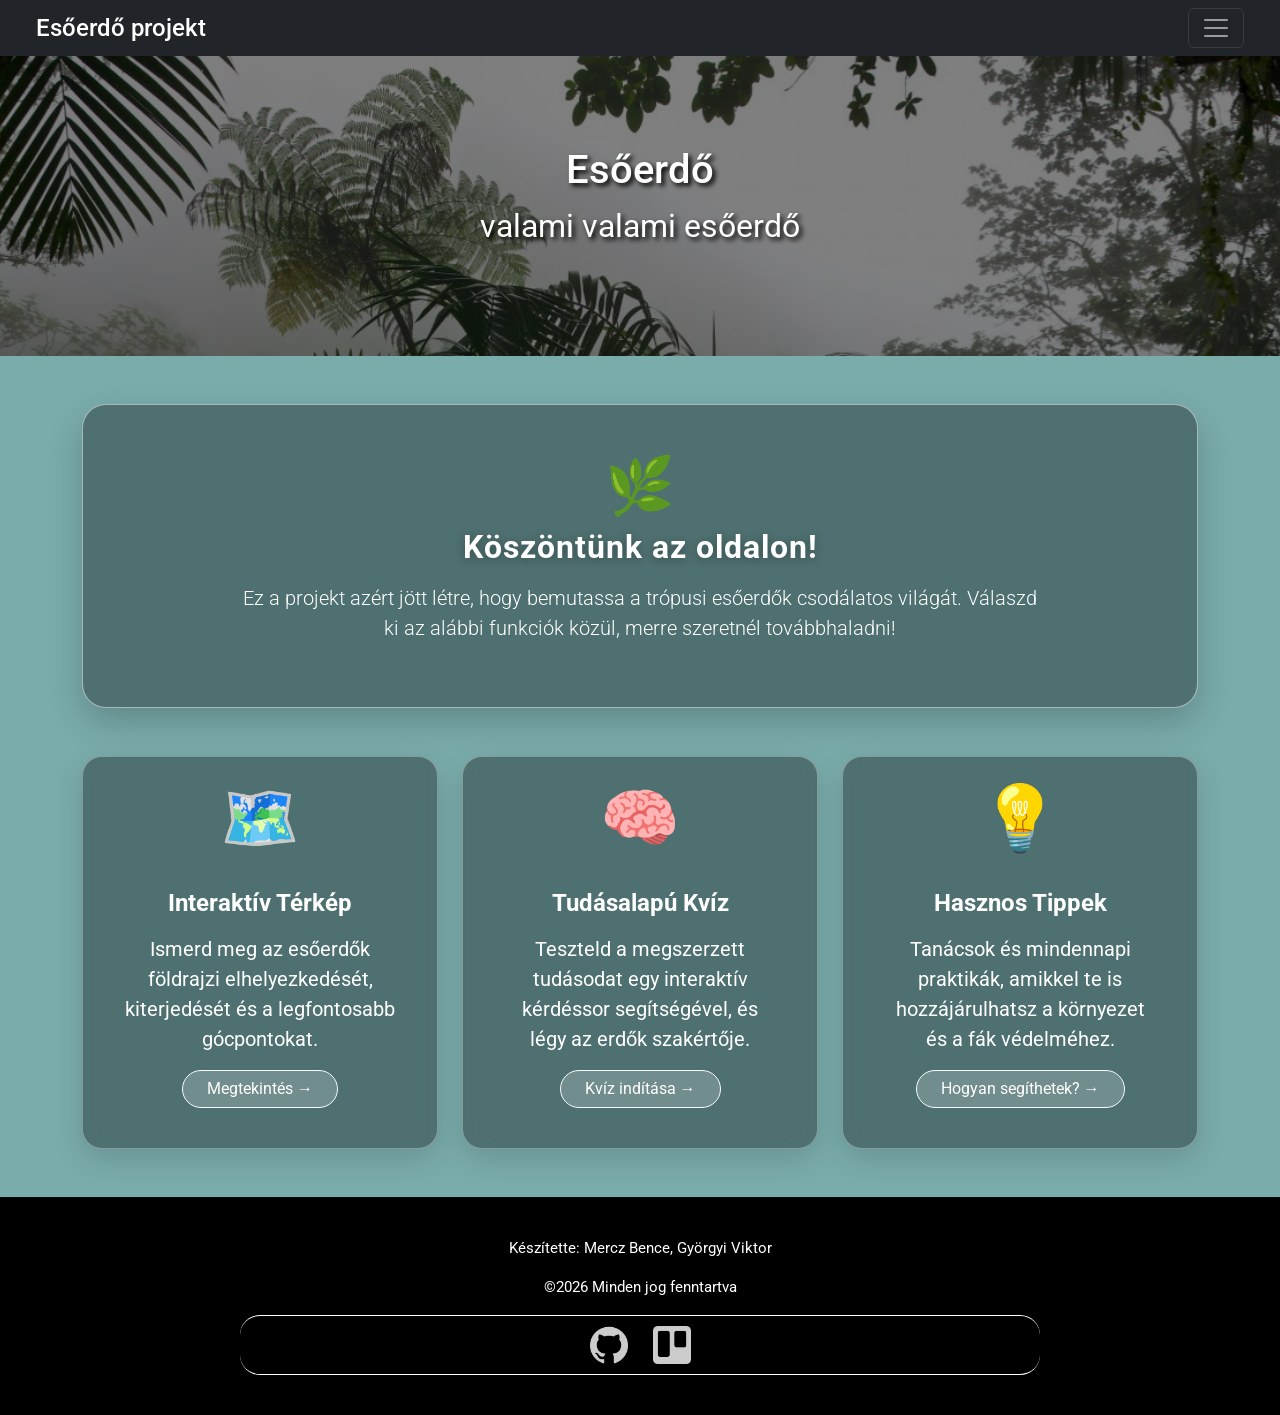
==== index.html @ 2dc5fade "Kártyák a főoldalon" ====
<!DOCTYPE html>
<html lang="hu">

<head>
    <meta charset="UTF-8">
    <meta name="viewport" content="width=device-width, initial-scale=1.0">
    <title>Esőerdő</title>
    <!-- Bootstrap 5.3.3 CSS -->
    <link href="https://cdn.jsdelivr.net/npm/bootstrap@5.3.3/dist/css/bootstrap.min.css" rel="stylesheet"
        integrity="sha384-QWTKZyjpPEjISv5WaRU9OFeRpok6YctnYmDr5pNlyT2bRjXh0JMhjY6hW+ALEwIH" crossorigin="anonymous">
    <link rel="stylesheet" href="css/style.css">
</head>

<body>
    <header>
        <nav class="navbar bg-dark navbar-dark px-4" data-bs-theme="dark">
            <div class="container-fluid">
                <span class="navbar-brand mb-0 h1 navbarFontSize">Esőerdő projekt</span>
                
                <!-- Navbar Toggler for Bootstrap 5 Offcanvas -->
                <button class="navbar-toggler" type="button" data-bs-toggle="offcanvas"
                    data-bs-target="#navbarOffcanvas" aria-controls="navbarOffcanvas" aria-expanded="false"
                    aria-label="Toggle navigation">
                    <span class="navbar-toggler-icon"></span>
                </button>

                <!-- Bootstrap 5 Offcanvas Drawer -->
                <div class="offcanvas offcanvas-end text-bg-dark" tabindex="-1" id="navbarOffcanvas"
                    aria-labelledby="navbarOffcanvasLabel">
                    <div class="offcanvas-header">
                        <h5 class="offcanvas-title" id="navbarOffcanvasLabel">Menü</h5>
                        <button type="button" class="btn-close btn-close-white" data-bs-dismiss="offcanvas" aria-label="Close"></button>
                    </div>
                    <div class="offcanvas-body">
                        <ul class="navbar-nav">
                            <li class="nav-item">
                                <a class="nav-link nav-flex d-flex active justify-content-between align-items-center text-white"
                                    href="index.html">
                                    <span>Főoldal</span>
                                    <img width="30" height="30" src="img/map.png" alt="Főoldal">
                                </a>
                            </li>
                            <li class="nav-item">
                                <a class="nav-link nav-flex d-flex justify-content-between align-items-center text-white"
                                    href="pages/elovilag.html">
                                    <span>Élővilág</span>
                                    <img width="30" height="30" src="img/panda.png" alt="Élővilág">
                                </a>
                            </li>
                            <li class="nav-item">
                                <a class="nav-link nav-flex d-flex justify-content-between align-items-center text-white"
                                    href="pages/kviz.html">
                                    <span>Kvíz</span>
                                    <img width="30" height="30" src="img/brain.png" alt="Kvíz">
                                </a>
                            </li>
                            <li class="nav-item">
                                <a class="nav-link nav-flex d-flex justify-content-between align-items-center text-white"
                                    href="pages/tippek.html">
                                    <span>Tippek</span>
                                    <img width="30" height="30" src="img/tips.png" alt="Tippek">
                                </a>
                            </li>
                            <li class="nav-item">
                                <a class="nav-link nav-flex d-flex justify-content-between align-items-center text-white"
                                    href="pages/terkep.html">
                                    <span>Térkép</span>
                                    <img width="30" height="30" src="img/map.png" alt="Térkép">
                                </a>
                            </li>
                        </ul>
                    </div>
                </div>
            </div>
        </nav>
        <div class="hero">
            <div class="layer p-3">
                <h1>Esőerdő</h1>
                <p>valami valami esőerdő</p>
            </div>
        </div>
    </header>

    <main class="container my-5">

        <section class="introduction welcome-box p-5 mb-5 text-center text-white">
            <div class="welcome-icon display-4 mb-2">🌿</div>
            <h2 class="mb-3 fw-bold tracking-wide">Köszöntünk az oldalon!</h2>
            <p class="lead mx-auto" style="max-width: 800px;">
                Ez a projekt azért jött létre, hogy bemutassa a trópusi esőerdők csodálatos világát.
                Válaszd ki az alábbi funkciók közül, merre szeretnél továbbhaladni!
            </p>
        </section>

        <section class="features-section">
            <div class="row row-cols-1 row-cols-md-2 row-cols-lg-3 g-4">

                <div class="col">
                    <a href="pages/terkep.html" class="text-decoration-none h-100 d-block">
                        <div class="card h-100 feature-card text-center text-white p-4">
                            <div class="card-icon display-3 mb-3">🗺️</div>
                            <div class="card-body d-flex flex-column">
                                <h3 class="card-title h4 fw-bold mb-3">Interaktív Térkép</h3>
                                <p class="card-text flex-grow-1">Ismerd meg az esőerdők földrajzi elhelyezkedését,
                                    kiterjedését és a legfontosabb gócpontokat.</p>
                                <div class="mt-auto">
                                    <span class="btn btn-outline-light rounded-pill px-4">Megtekintés &rarr;</span>
                                </div>
                            </div>
                        </div>
                    </a>
                </div>

                <div class="col">
                    <a href="pages/kviz.html" class="text-decoration-none h-100 d-block">
                        <div class="card h-100 feature-card text-center text-white p-4">
                            <div class="card-icon display-3 mb-3">🧠</div>
                            <div class="card-body d-flex flex-column">
                                <h3 class="card-title h4 fw-bold mb-3">Tudásalapú Kvíz</h3>
                                <p class="card-text flex-grow-1">Teszteld a megszerzett tudásodat egy interaktív
                                    kérdéssor segítségével, és légy az erdők szakértője.</p>
                                <div class="mt-auto">
                                    <span class="btn btn-outline-light rounded-pill px-4">Kvíz indítása &rarr;</span>
                                </div>
                            </div>
                        </div>
                    </a>
                </div>

                <div class="col">
                    <a href="pages/tippek.html" class="text-decoration-none h-100 d-block">
                        <div class="card h-100 feature-card text-center text-white p-4">
                            <div class="card-icon display-3 mb-3">💡</div>
                            <div class="card-body d-flex flex-column">
                                <h3 class="card-title h4 fw-bold mb-3">Hasznos Tippek</h3>
                                <p class="card-text flex-grow-1">Tanácsok és mindennapi praktikák, amikkel te is
                                    hozzájárulhatsz a környezet és a fák védelméhez.</p>
                                <div class="mt-auto">
                                    <span class="btn btn-outline-light rounded-pill px-4">Hogyan segíthetek? &rarr;</span>
                                </div>
                            </div>
                        </div>
                    </a>
                </div>

            </div>
        </section>

    </main>

    <footer class="footer">
        <div class="footer-content">
            <p>Készítette: Mercz Bence, Györgyi Viktor</p>
            <p>&copy;2026 Minden jog fenntartva</p>
            <div class="footer-links">
                <a href="https://github.com/GyorgyiViktor/Esoerdo-Projekt" target="_blank">
                    <img width="38" src="img/github icon.png" alt="Github link" class="footer-icons">
                </a>
                <a href="https://trello.com/b/OXYyqz7w/esoerdo-projekt" target="_blank">
                    <img width="38" src="img/trello icon.png" alt="Trello link" class="footer-icons">
                </a>
            </div>
        </div>
    </footer>

    <!-- Bootstrap 5.3.3 JS Bundle -->
    <script src="https://cdn.jsdelivr.net/npm/bootstrap@5.3.3/dist/js/bootstrap.bundle.min.js"
        integrity="sha384-YvpcrYf0tY3lHB60NNkmXc5s9fDVZLESaAA55NDzOxhy9GkcIdslK1eN7N6jIeHz"
        crossorigin="anonymous"></script>
</body>

</html>
---- css/style.css ----
@import url('https://fonts.googleapis.com/css2?family=Roboto:ital,wght@0,100..900;1,100..900&display=swap');

html, body {
  width: 100%;
  max-width: 100%;
  overflow-x: hidden;
  scrollbar-gutter: auto !important;
}

body {
  font-family: "Roboto", sans-serif;
  font-size: 20px;
  line-height: 1.5;
  font-weight: 400;
  background-color: rgb(122, 172, 172);
}

.navbarFontSize {
  font-size: larger;
}

nav {
  background-color: black;
}

.hero {
  background-image: url(../img/rainforestHero.jpg);
  background-position: center center;
  background-size: cover;
  background-attachment: fixed;
  background-repeat: no-repeat;
  width: 100%;
  height: 300px;
  overflow: hidden;
}

.nav-flex {
  display: flex;             
  justify-content: space-between;
  align-items: center;       
  padding: 10px 15px;        
  width: 100%;               
  box-sizing: border-box;    
}

.navbar-nav .nav-item {
  border: 3px #ffffff solid;
  border-radius: 15px;
  margin-bottom: 8px;
  display: flex;
}

.layer {
  background-color: rgba(0, 0, 0, 0.5);
  text-shadow: 3px 3px 5px rgba(0, 0, 0, 1);
  color: #ffffff;
  width: 100%;
  height: 100%;
  display: flex;
  flex-direction: column;
  justify-content: center;
  align-items: center;
  font-size: xx-large;
  text-align: center;
}

.footer {
  background-color: rgb(0, 0, 0);
  color: #ffffff;
  padding: 40px 20px;
  text-align: center;
  margin-top: auto;
}

.footer-content {
  max-width: 800px;
  margin: 0 auto;
}

.footer p {
  font-size: 0.95rem;
}

.footer-links {
  margin-top: 15px;
  padding-top: 10px;
  padding-bottom: 10px;
  border-radius: 20px;
  border-top: #ffffff 1px solid;
  border-bottom: #ffffff 1px solid;
}

.footer-links a {
  display: inline-block;
  text-decoration: none;
  margin: 0 10px;
  opacity: 0.8;
  transition: transform 0.2s ease-in-out, opacity 0.2s ease-in-out;
}

.footer-links a:hover {
  opacity: 1;
  transform: scale(1.1);
}

.footer-links a:active {
  transform: scale(0.95);
}

.footer-links a img {
  pointer-events: none;
}

main {
  color: #ffffff;
}

.introduction {
  background-color: rgba(0, 0, 0, 0.4);
  border-radius: 15px;
  padding: 10px;
}

.features-section .col a {
  width: 100%;
}

.feature-card {
  background: rgba(0, 0, 0, 0.35) !important;
  backdrop-filter: blur(12px);
  -webkit-backdrop-filter: blur(12px);
  border: 1px solid rgba(255, 255, 255, 0.3) !important;
  border-radius: 20px !important;
  transition: transform 0.3s cubic-bezier(0.25, 1, 0.5, 1), box-shadow 0.3s ease, background-color 0.3s ease !important;
  box-shadow: 0 10px 30px rgba(0, 0, 0, 0.15);
}

.card-icon {
  transition: transform 0.3s ease;
}

.col:hover .feature-card {
  transform: translateY(-8px);
  background-color: rgba(12, 12, 12, 0.75) !important;
  box-shadow: 0 20px 40px rgba(0, 0, 0, 0.35);
  border-color: rgba(255, 255, 255, 0.5) !important;
  color: rgb(255, 255, 255);
}

.col:hover .card-icon {
  transform: scale(1.3) rotate(5deg);
}

.btn-outline-light {
  background-color: rgba(255, 255, 255, 0.2);
  color: #ffffff;
}

.col:hover .btn-outline-light {
  background-color: #2aff71 !important;
  color: #000 !important;
  box-shadow: 0 5px 15px rgba(255, 255, 255, 0.3);
}

.welcome-box {
  background: rgba(0, 0, 0, 0.35) !important;
  border: 1px solid rgba(255, 255, 255, 0.5) !important;
  border-radius: 24px !important;
  box-shadow: 0 15px 35px rgba(0, 0, 0, 0.2);
  position: relative;
  overflow: hidden;
}

.welcome-box h2 {
  letter-spacing: 1px;
  text-shadow: 0 2px 10px rgba(0, 0, 0, 0.3);
}

.welcome-icon {
  animation: float 4s ease-in-out infinite;
}

@keyframes float {
  0% { transform: translateY(0px); }
  50% { transform: translateY(-6px); }
  100% { transform: translateY(0px); }
}
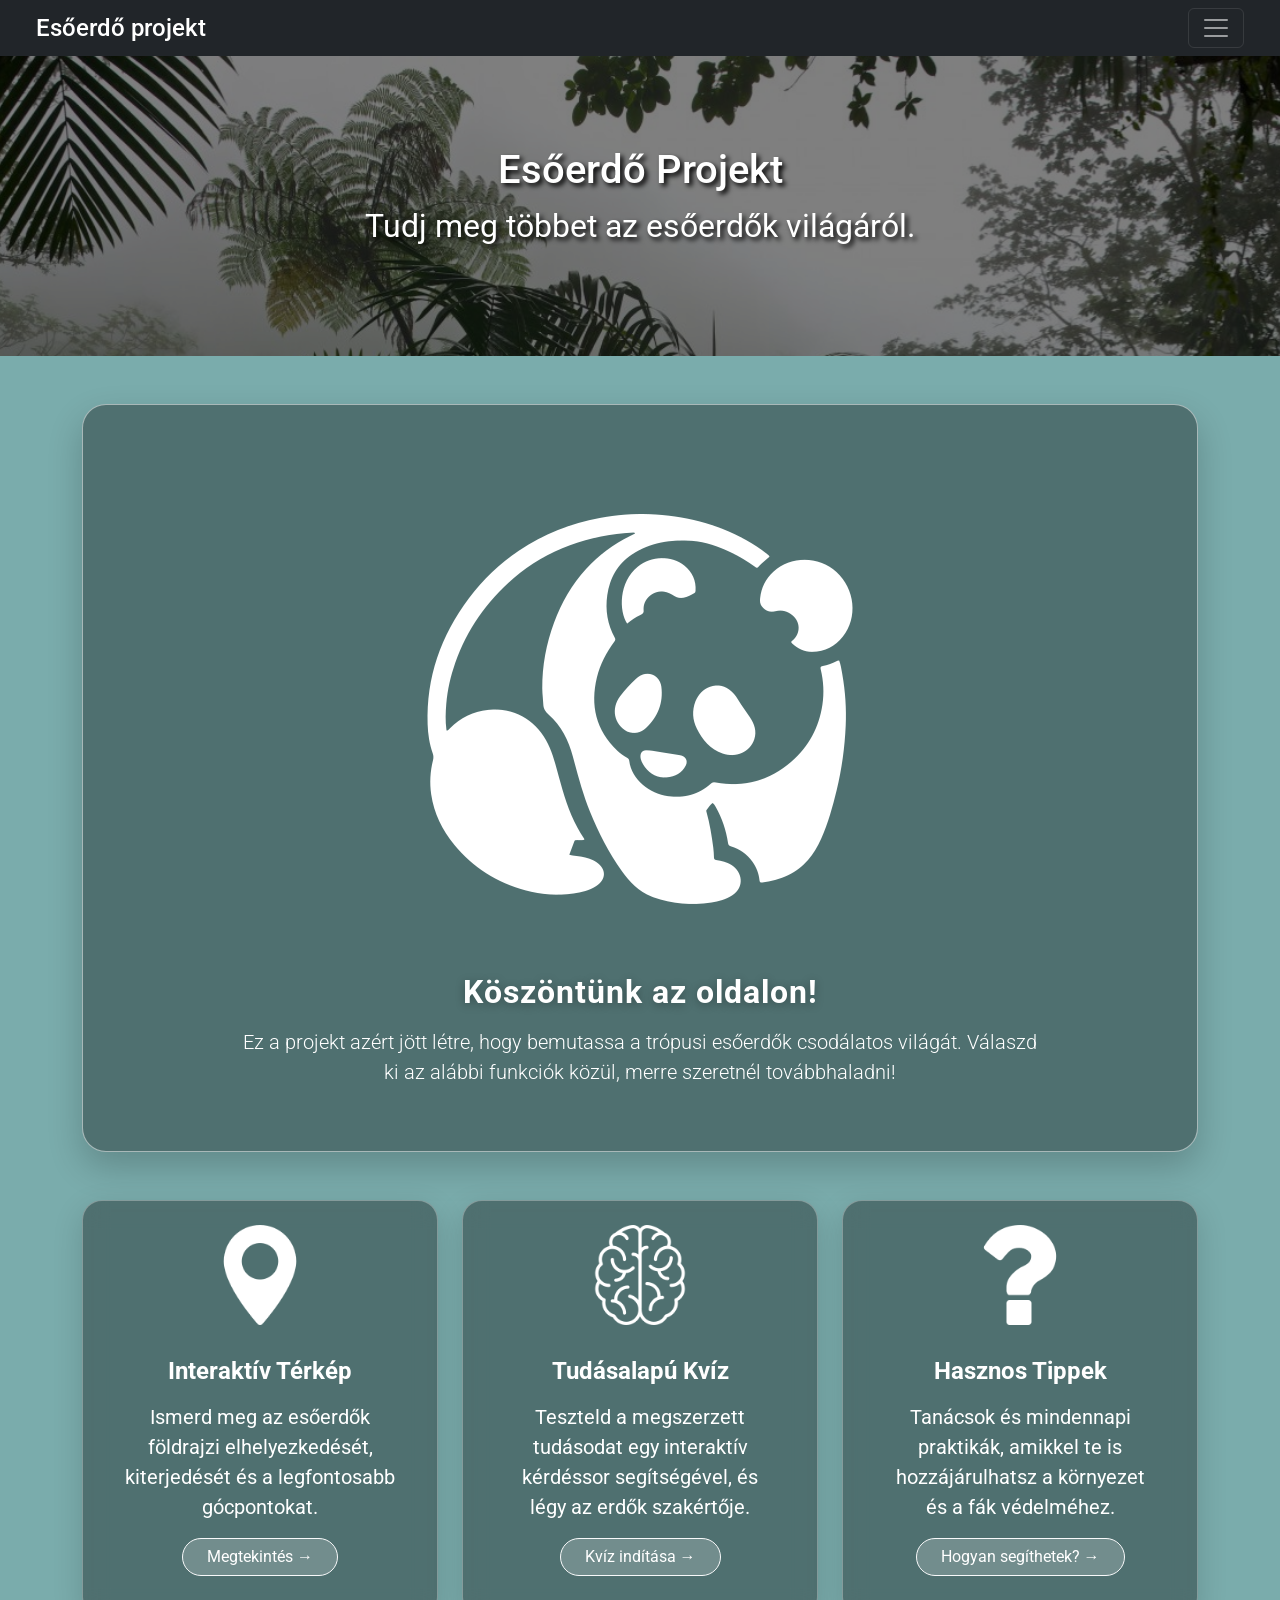
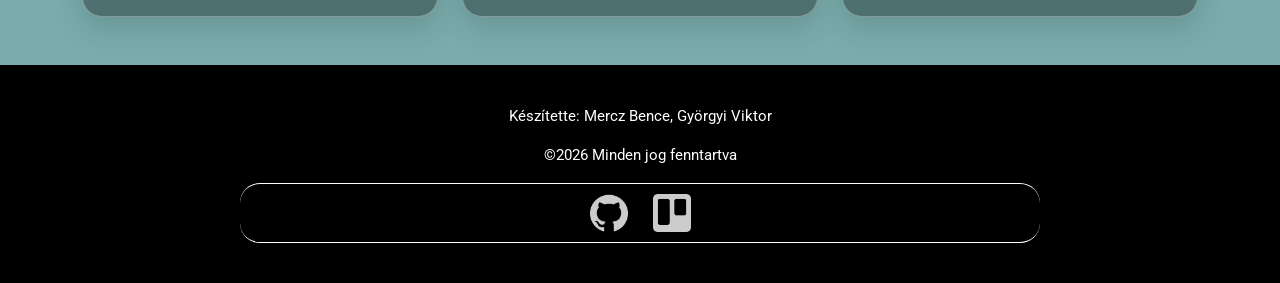
==== commit d4d7031f: "Főoldal - új ikonok, kiegészítés" ====
--- a/index.html
+++ b/index.html
@@ -5,7 +5,6 @@
     <meta charset="UTF-8">
     <meta name="viewport" content="width=device-width, initial-scale=1.0">
     <title>Esőerdő</title>
-    <!-- Bootstrap 5.3.3 CSS -->
     <link href="https://cdn.jsdelivr.net/npm/bootstrap@5.3.3/dist/css/bootstrap.min.css" rel="stylesheet"
         integrity="sha384-QWTKZyjpPEjISv5WaRU9OFeRpok6YctnYmDr5pNlyT2bRjXh0JMhjY6hW+ALEwIH" crossorigin="anonymous">
     <link rel="stylesheet" href="css/style.css">
@@ -17,14 +16,12 @@
             <div class="container-fluid">
                 <span class="navbar-brand mb-0 h1 navbarFontSize">Esőerdő projekt</span>
                 
-                <!-- Navbar Toggler for Bootstrap 5 Offcanvas -->
                 <button class="navbar-toggler" type="button" data-bs-toggle="offcanvas"
                     data-bs-target="#navbarOffcanvas" aria-controls="navbarOffcanvas" aria-expanded="false"
                     aria-label="Toggle navigation">
                     <span class="navbar-toggler-icon"></span>
                 </button>
 
-                <!-- Bootstrap 5 Offcanvas Drawer -->
                 <div class="offcanvas offcanvas-end text-bg-dark" tabindex="-1" id="navbarOffcanvas"
                     aria-labelledby="navbarOffcanvasLabel">
                     <div class="offcanvas-header">
@@ -75,8 +72,8 @@
         </nav>
         <div class="hero">
             <div class="layer p-3">
-                <h1>Esőerdő</h1>
-                <p>valami valami esőerdő</p>
+                <h1>Esőerdő Projekt</h1>
+                <p>Tudj meg többet az esőerdők világáról.</p>
             </div>
         </div>
     </header>
@@ -84,7 +81,7 @@
     <main class="container my-5">
 
         <section class="introduction welcome-box p-5 mb-5 text-center text-white">
-            <div class="welcome-icon display-4 mb-2">🌿</div>
+            <div class="welcome-icon display-4 mb-2"><img src="img/panda.png" alt=""></div>
             <h2 class="mb-3 fw-bold tracking-wide">Köszöntünk az oldalon!</h2>
             <p class="lead mx-auto" style="max-width: 800px;">
                 Ez a projekt azért jött létre, hogy bemutassa a trópusi esőerdők csodálatos világát.
@@ -98,7 +95,7 @@
                 <div class="col">
                     <a href="pages/terkep.html" class="text-decoration-none h-100 d-block">
                         <div class="card h-100 feature-card text-center text-white p-4">
-                            <div class="card-icon display-3 mb-3">🗺️</div>
+                            <div class="card-icon display-3 mb-3"><img src="img/map.png" alt=""></div>
                             <div class="card-body d-flex flex-column">
                                 <h3 class="card-title h4 fw-bold mb-3">Interaktív Térkép</h3>
                                 <p class="card-text flex-grow-1">Ismerd meg az esőerdők földrajzi elhelyezkedését,
@@ -114,7 +111,7 @@
                 <div class="col">
                     <a href="pages/kviz.html" class="text-decoration-none h-100 d-block">
                         <div class="card h-100 feature-card text-center text-white p-4">
-                            <div class="card-icon display-3 mb-3">🧠</div>
+                            <div class="card-icon display-3 mb-3"><img src="img/brain.png" alt=""></div>
                             <div class="card-body d-flex flex-column">
                                 <h3 class="card-title h4 fw-bold mb-3">Tudásalapú Kvíz</h3>
                                 <p class="card-text flex-grow-1">Teszteld a megszerzett tudásodat egy interaktív
@@ -130,7 +127,7 @@
                 <div class="col">
                     <a href="pages/tippek.html" class="text-decoration-none h-100 d-block">
                         <div class="card h-100 feature-card text-center text-white p-4">
-                            <div class="card-icon display-3 mb-3">💡</div>
+                            <div class="card-icon display-3 mb-3"><img src="img/question-mark.png" alt=""></div>
                             <div class="card-body d-flex flex-column">
                                 <h3 class="card-title h4 fw-bold mb-3">Hasznos Tippek</h3>
                                 <p class="card-text flex-grow-1">Tanácsok és mindennapi praktikák, amikkel te is
@@ -163,7 +160,6 @@
         </div>
     </footer>
 
-    <!-- Bootstrap 5.3.3 JS Bundle -->
     <script src="https://cdn.jsdelivr.net/npm/bootstrap@5.3.3/dist/js/bootstrap.bundle.min.js"
         integrity="sha384-YvpcrYf0tY3lHB60NNkmXc5s9fDVZLESaAA55NDzOxhy9GkcIdslK1eN7N6jIeHz"
         crossorigin="anonymous"></script>
--- a/css/style.css
+++ b/css/style.css
@@ -39,8 +39,8 @@
   justify-content: space-between;
   align-items: center;       
   padding: 10px 15px;        
-  width: 100%;               
-  box-sizing: border-box;    
+  width: 100%;      
+  box-sizing: border-box;
 }
 
 .navbar-nav .nav-item {
@@ -139,6 +139,10 @@
   transition: transform 0.3s ease;
 }
 
+
+.card-icon img{
+  width: 100px;
+}
 .col:hover .feature-card {
   transform: translateY(-8px);
   background-color: rgba(12, 12, 12, 0.75) !important;
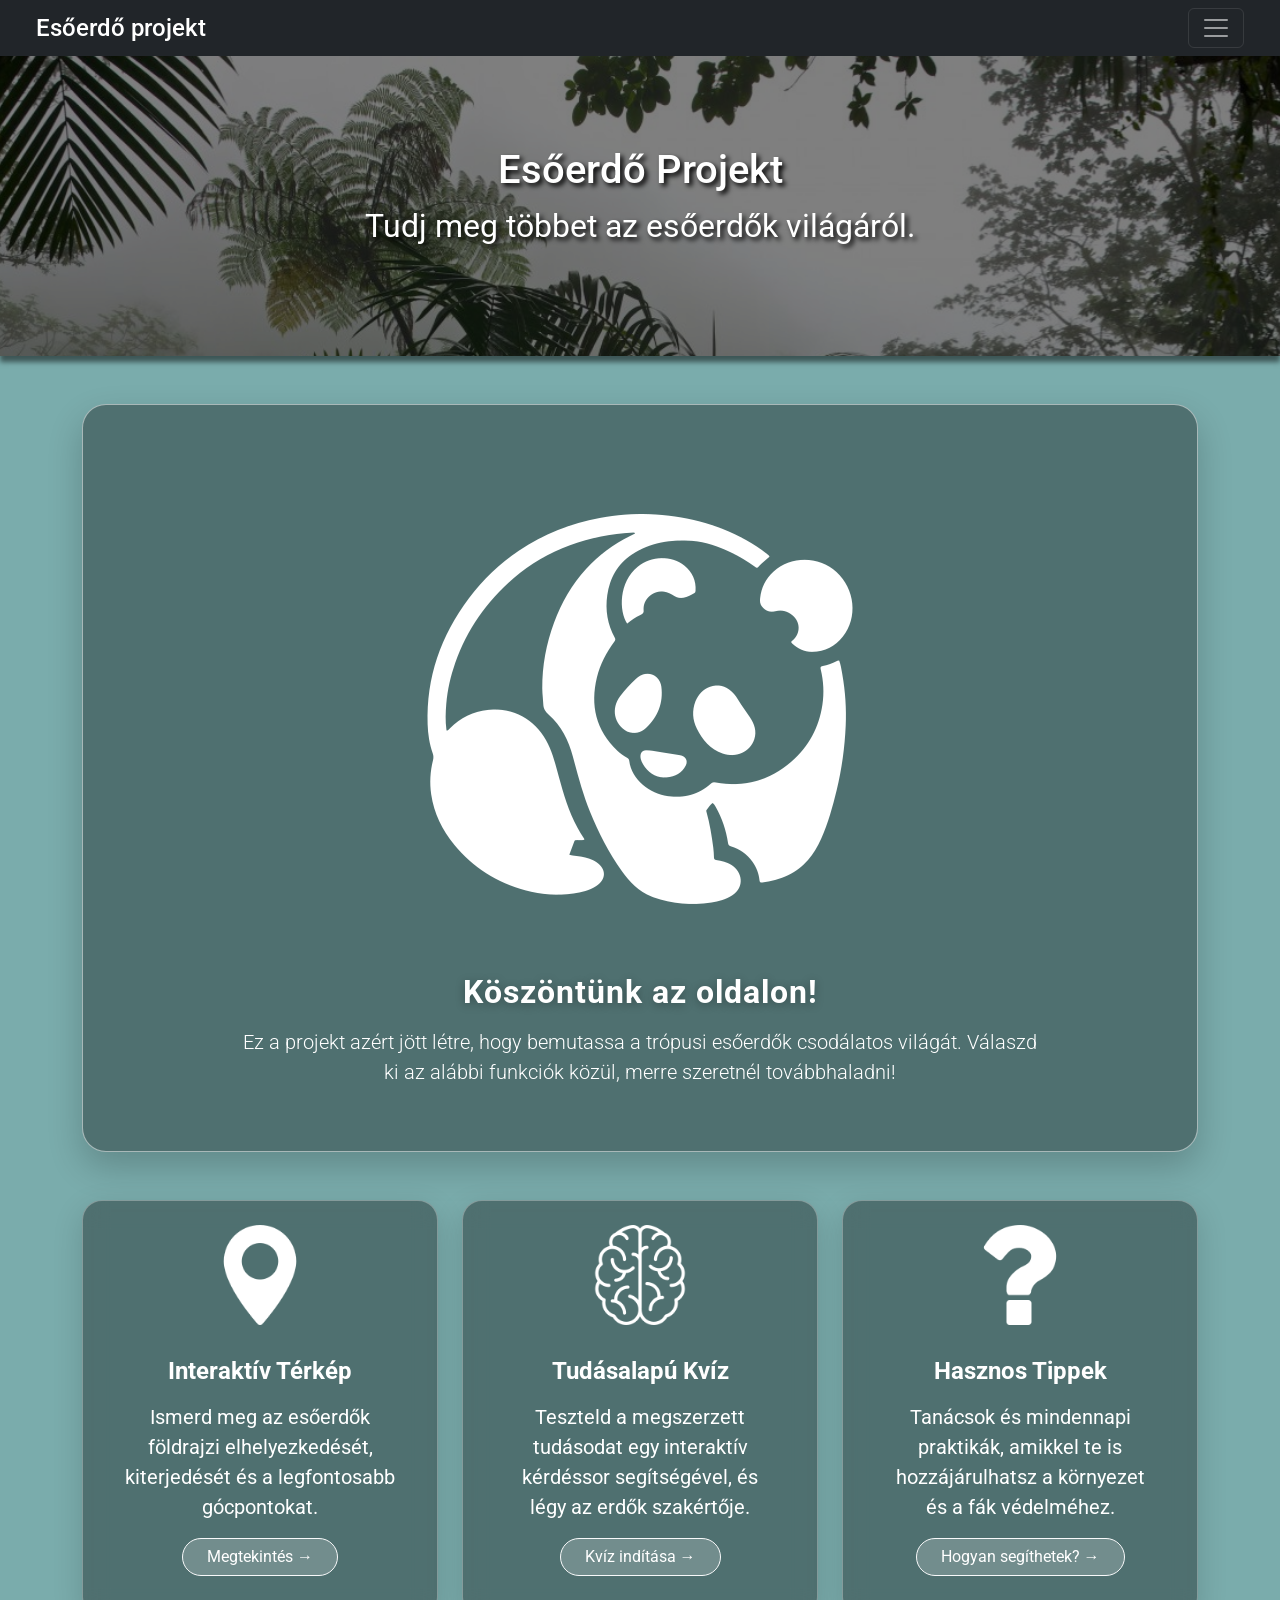
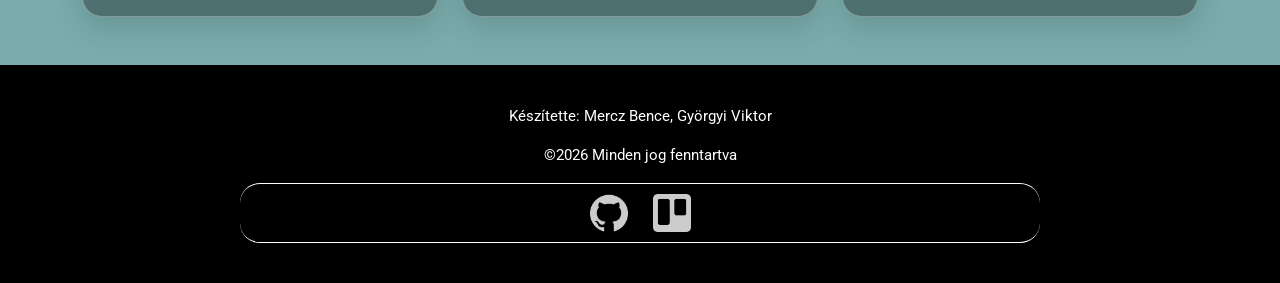
==== commit aa39c27b: "map, elovilag finish" ====
--- a/index.html
+++ b/index.html
@@ -55,7 +55,7 @@
                                 <a class="nav-link nav-flex d-flex justify-content-between align-items-center text-white"
                                     href="pages/tippek.html">
                                     <span>Tippek</span>
-                                    <img width="30" height="30" src="img/tips.png" alt="Tippek">
+                                    <img width="30" height="30" src="img/question-mark.png" alt="Tippek">
                                 </a>
                             </li>
                             <li class="nav-item">
--- a/css/style.css
+++ b/css/style.css
@@ -1,6 +1,7 @@
 @import url('https://fonts.googleapis.com/css2?family=Roboto:ital,wght@0,100..900;1,100..900&display=swap');
 
-html, body {
+html,
+body {
   width: 100%;
   max-width: 100%;
   overflow-x: hidden;
@@ -32,14 +33,15 @@
   width: 100%;
   height: 300px;
   overflow: hidden;
+  box-shadow: 0px 6px 5px rgba(0, 0, 0, 0.5);
 }
 
 .nav-flex {
-  display: flex;             
+  display: flex;
   justify-content: space-between;
-  align-items: center;       
-  padding: 10px 15px;        
-  width: 100%;      
+  align-items: center;
+  padding: 10px 15px;
+  width: 100%;
   box-sizing: border-box;
 }
 
@@ -140,9 +142,10 @@
 }
 
 
-.card-icon img{
+.card-icon img {
   width: 100px;
 }
+
 .col:hover .feature-card {
   transform: translateY(-8px);
   background-color: rgba(12, 12, 12, 0.75) !important;
@@ -175,7 +178,7 @@
   overflow: hidden;
 }
 
-.welcome-box h2 {
+.welcome-box h2{
   letter-spacing: 1px;
   text-shadow: 0 2px 10px rgba(0, 0, 0, 0.3);
 }
@@ -185,7 +188,15 @@
 }
 
 @keyframes float {
-  0% { transform: translateY(0px); }
-  50% { transform: translateY(-6px); }
-  100% { transform: translateY(0px); }
+  0% {
+    transform: translateY(0px);
+  }
+
+  50% {
+    transform: translateY(-6px);
+  }
+
+  100% {
+    transform: translateY(0px);
+  }
 }
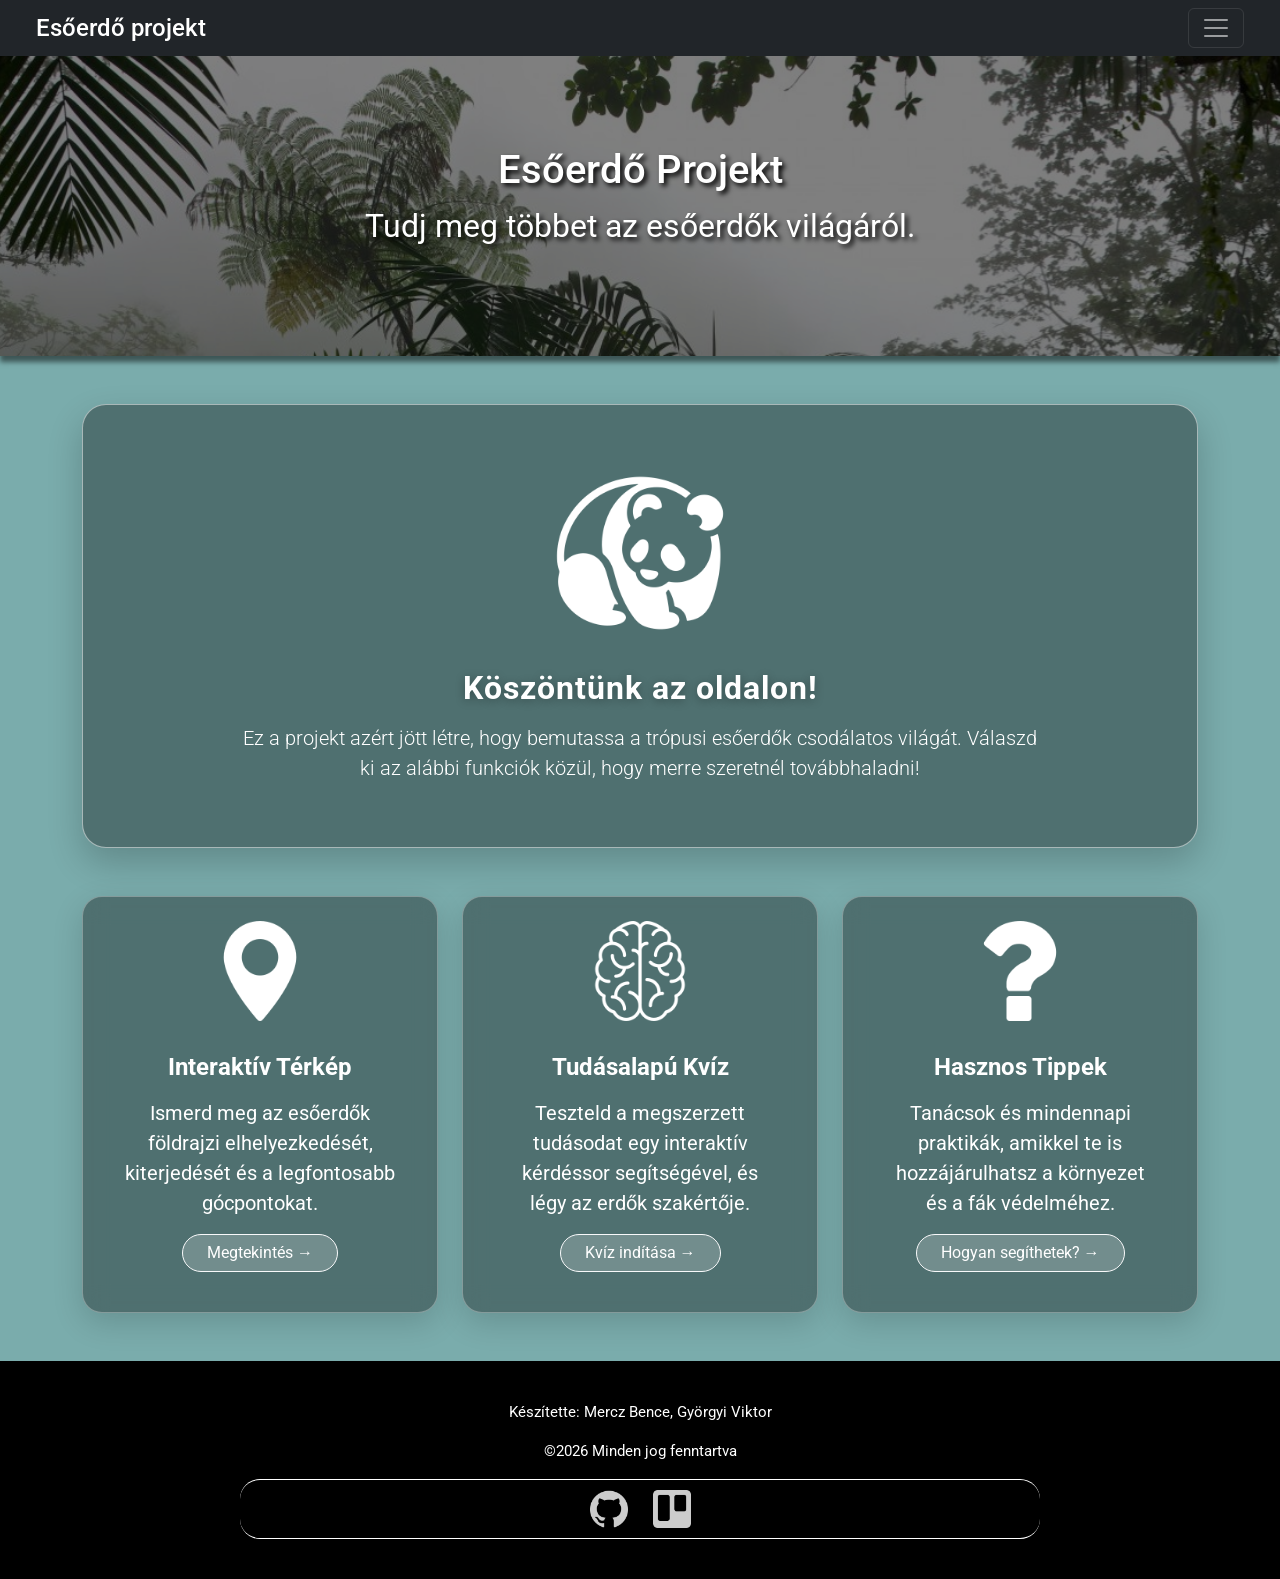
==== commit 8f2d8b39: "Kvíz- és Főoldal reszponzivitás," ====
--- a/index.html
+++ b/index.html
@@ -15,7 +15,7 @@
         <nav class="navbar bg-dark navbar-dark px-4" data-bs-theme="dark">
             <div class="container-fluid">
                 <span class="navbar-brand mb-0 h1 navbarFontSize">Esőerdő projekt</span>
-                
+
                 <button class="navbar-toggler" type="button" data-bs-toggle="offcanvas"
                     data-bs-target="#navbarOffcanvas" aria-controls="navbarOffcanvas" aria-expanded="false"
                     aria-label="Toggle navigation">
@@ -26,7 +26,8 @@
                     aria-labelledby="navbarOffcanvasLabel">
                     <div class="offcanvas-header">
                         <h5 class="offcanvas-title" id="navbarOffcanvasLabel">Menü</h5>
-                        <button type="button" class="btn-close btn-close-white" data-bs-dismiss="offcanvas" aria-label="Close"></button>
+                        <button type="button" class="btn-close btn-close-white" data-bs-dismiss="offcanvas"
+                            aria-label="Close"></button>
                     </div>
                     <div class="offcanvas-body">
                         <ul class="navbar-nav">
@@ -81,11 +82,13 @@
     <main class="container my-5">
 
         <section class="introduction welcome-box p-5 mb-5 text-center text-white">
-            <div class="welcome-icon display-4 mb-2"><img src="img/panda.png" alt=""></div>
+            <div class="welcome-icon mb-3">
+                <img src="img/panda.png" alt="Panda icon" class="img-fluid d-block mx-auto" width="200" height="200">
+            </div>
             <h2 class="mb-3 fw-bold tracking-wide">Köszöntünk az oldalon!</h2>
             <p class="lead mx-auto" style="max-width: 800px;">
                 Ez a projekt azért jött létre, hogy bemutassa a trópusi esőerdők csodálatos világát.
-                Válaszd ki az alábbi funkciók közül, merre szeretnél továbbhaladni!
+                Válaszd ki az alábbi funkciók közül, hogy merre szeretnél továbbhaladni!
             </p>
         </section>
 
@@ -133,7 +136,8 @@
                                 <p class="card-text flex-grow-1">Tanácsok és mindennapi praktikák, amikkel te is
                                     hozzájárulhatsz a környezet és a fák védelméhez.</p>
                                 <div class="mt-auto">
-                                    <span class="btn btn-outline-light rounded-pill px-4">Hogyan segíthetek? &rarr;</span>
+                                    <span class="btn btn-outline-light rounded-pill px-4">Hogyan segíthetek?
+                                        &rarr;</span>
                                 </div>
                             </div>
                         </div>
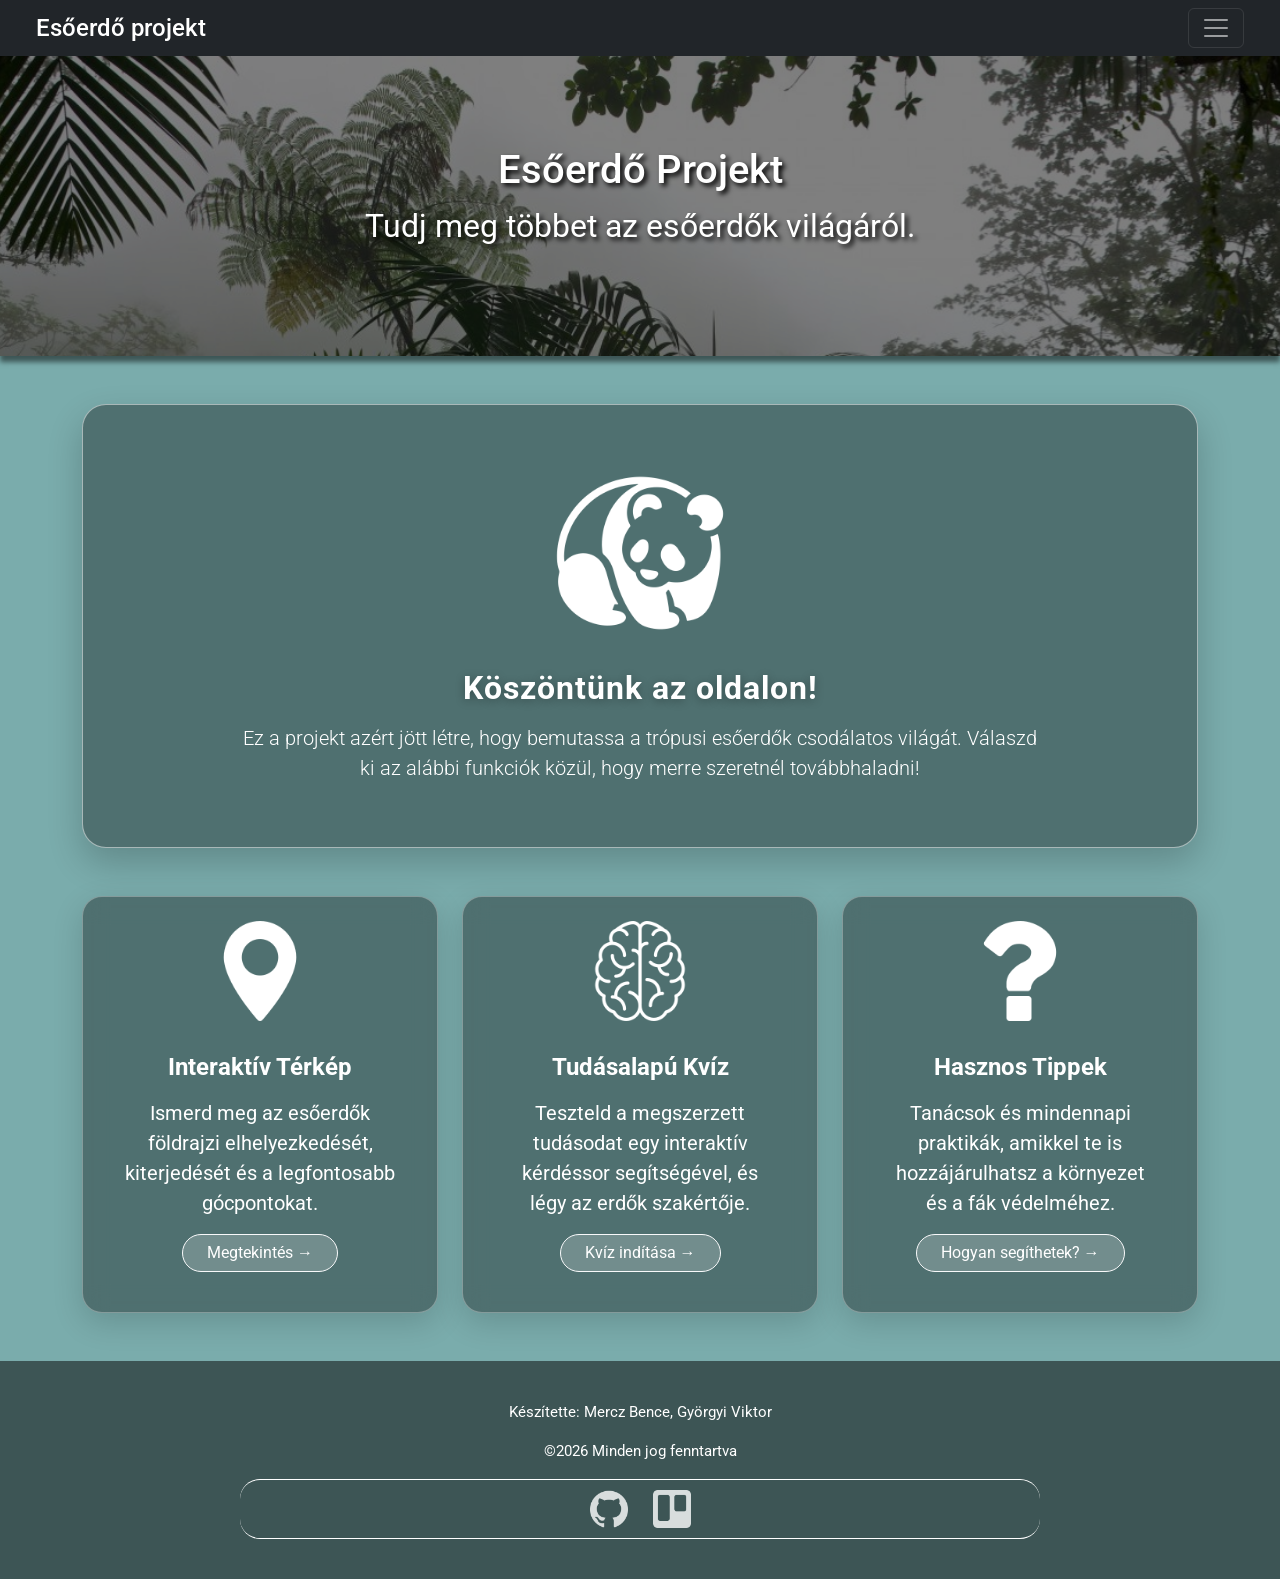
==== commit 39708c15: "icons renamed" ====
--- a/index.html
+++ b/index.html
@@ -86,7 +86,7 @@
                 <img src="img/panda.png" alt="Panda icon" class="img-fluid d-block mx-auto" width="200" height="200">
             </div>
             <h2 class="mb-3 fw-bold tracking-wide">Köszöntünk az oldalon!</h2>
-            <p class="lead mx-auto" style="max-width: 800px;">
+            <p class="lead mx-auto welcome-p">
                 Ez a projekt azért jött létre, hogy bemutassa a trópusi esőerdők csodálatos világát.
                 Válaszd ki az alábbi funkciók közül, hogy merre szeretnél továbbhaladni!
             </p>
@@ -155,10 +155,10 @@
             <p>&copy;2026 Minden jog fenntartva</p>
             <div class="footer-links">
                 <a href="https://github.com/GyorgyiViktor/Esoerdo-Projekt" target="_blank">
-                    <img width="38" src="img/github icon.png" alt="Github link" class="footer-icons">
+                    <img width="38" src="img/githubicon.png" alt="Github link" class="footer-icons">
                 </a>
                 <a href="https://trello.com/b/OXYyqz7w/esoerdo-projekt" target="_blank">
-                    <img width="38" src="img/trello icon.png" alt="Trello link" class="footer-icons">
+                    <img width="38" src="img/trelloicon.png" alt="Trello link" class="footer-icons">
                 </a>
             </div>
         </div>
--- a/css/style.css
+++ b/css/style.css
@@ -36,6 +36,10 @@
   box-shadow: 0px 6px 5px rgba(0, 0, 0, 0.5);
 }
 
+.welcome-p {
+  max-width: 800px;
+}
+
 .nav-flex {
   display: flex;
   justify-content: space-between;
@@ -54,7 +58,6 @@
 
 .layer {
   background-color: rgba(0, 0, 0, 0.5);
-  text-shadow: 3px 3px 5px rgba(0, 0, 0, 1);
   color: #ffffff;
   width: 100%;
   height: 100%;
@@ -66,8 +69,19 @@
   text-align: center;
 }
 
+.layer,
+.animalName {
+  text-shadow: 3px 3px 5px rgba(0, 0, 0, 1);
+}
+
 .footer {
-  background-color: rgb(0, 0, 0);
+  background-image: url(../img/rainforestFooter.jpg);
+  background-size: cover;
+  background-position: top;
+  background-attachment: fixed;
+  background-repeat: no-repeat;
+  background-color: rgba(0, 0, 0, 0.5);
+  background-blend-mode: soft-light;
   color: #ffffff;
   padding: 40px 20px;
   text-align: center;
@@ -178,7 +192,7 @@
   overflow: hidden;
 }
 
-.welcome-box h2{
+.welcome-box h2 {
   letter-spacing: 1px;
   text-shadow: 0 2px 10px rgba(0, 0, 0, 0.3);
 }
